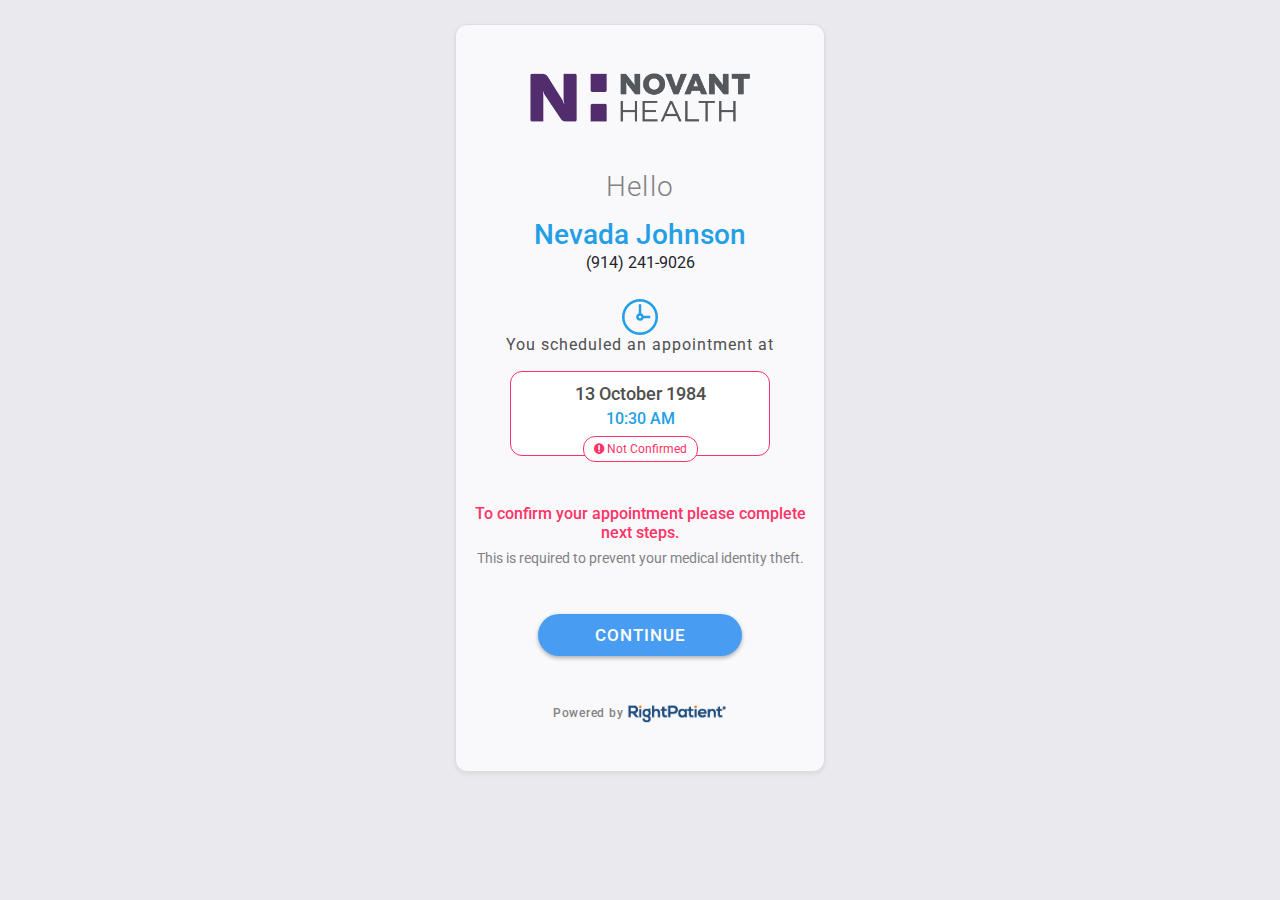
==== index.html @ 872c3e34 "Initial commit" ====
<!DOCTYPE html>
<html>
	<head>
		<meta charset="UTF-8" />
		<title>RightPatient: #1 Appointment Signup</title>
		<meta name="viewport" content="width=device-width, initial-scale=1.0" />
		<link href="https://fonts.googleapis.com/css?family=Roboto:300,400,500&display=swap" rel="stylesheet">
		<link href="https://stackpath.bootstrapcdn.com/font-awesome/4.7.0/css/font-awesome.min.css" rel="stylesheet" />
		<link href="css/bootstrap.min.css" rel="stylesheet" />
		<link href="css/style.css" rel="stylesheet" />
		<!-- 
			# Bootstrap v4.4.1
			# jQuery v3.4.1
		 -->
	</head>
	<body>
		<div class="wrapper my-4 text-center">
			<div class="container">
				<div class="row">
					<div class="col-md-12">
						<div class="inner-wrap shadow-sm py-5 px-3">
							<img class="img-fluid company-logo mb-5" src="img/novant-health.png">
							<h2 class="hello mb-3">Hello</h2>
							<h1 class="person-name mb-0">Nevada Johnson</h1>
							<div class="person-phone mb-4">(914) 241-9026</div>
							<img class="img-fluid" src="img/timer.png">
							<div class="time-msg mb-3">You scheduled an appointment at</div>
							<div class="time-wrap mb-5">
								<div class="appointment-date">13 October 1984</div>
								<div class="appointment-time">10:30 AM</div>
								<div class="appointment-status"><span><i class="fa fa-exclamation-circle" aria-hidden="true"></i> Not Confirmed</span></div>
							</div>
							<h3 class="step-msg mt-3">To confirm your appointment please complete next steps.</h3>
							<div class="caution-msg">This is required to prevent your medical identity theft.</div>
							<div class="my-5"><a class="continue-link" href="start.html">Continue</a></div>
							<div class="powered-by"><span>Powered by</span> <img src="img/rightpatient-logo.png" width="100" class="img-fluid" alt="RightPatient&reg;"></div>
						</div>
					</div>
				</div>
			</div>
		</div>
		<script type="text/javascript" src="js/jquery.min.js"></script>
		<script type="text/javascript" src="js/bootstrap.bundle.min.js"></script>
	</body>
</html>
---- css/style.css ----
/* CSS Document */
body { background: #eaeaee; }
.wrapper { font-family: 'Roboto', sans-serif; background: #eaeaee; }
.inner-wrap { display: table; margin: 0 auto; max-width: 370px; border: 1px solid #ddd; border-radius: 12px; background:  #f9f9fc; }
.company-logo { max-width: 220px; }
.hello { color: #828282; font-family: 'Roboto', sans-serif; font-size: 28px; line-height: 33px; text-align: center; font-weight: 300; letter-spacing: 1.25px; }
.sorry { color: #FF5F58; font-weight: 500; }
.person-name { color: #249FE6; font-family: 'Roboto', sans-serif; font-size: 28px; line-height: 32px; text-align: center; font-weight: 500; }
.person-phone {  }
.time-msg { color: #4F4F4F; font-size: 16px; letter-spacing: 1px; line-height: 20px; }
h3.step-msg { color: #F36; font-size: 16px; font-weight: 500; line-height: 19px; text-align: center; }
.caution-msg { color: #828282; font-size: 14px; line-height: 16px; margin: 0; }
.continue-link { height: 42px; width: 204px; border-radius: 22px; background-color: #489DF2; box-shadow: 0 2px 4px 0 rgba(0,0,0,0.31); display: inline-block; color: #fff; text-transform: uppercase; font-size: 17px; font-weight: 500; line-height: 2.5em; letter-spacing: 1px; text-decoration: none; }
a.retry-link { background: #fff; color: #489DF2; }
.time-wrap { border: 1px solid #F36; background: #fff; padding: 8px 0; border-radius: 12px; max-width: 260px; margin: 0 auto; }
.appointment-date { color: #4F4F4F; font-size: 18px; font-weight: 500; }
.time-wrap .appointment-time { color: #249FE6; font-size: 16px; font-weight: 500; margin-bottom: 5px; }
.appointment-status { color: #F36; }
.appointment-status span { border: 1px solid #F36; font-size: 12px; padding: 3px 10px; border-radius: 12px; display: table; margin: 0 auto -15px; background: #fff; }
.time-wrap-success, .time-wrap-success .appointment-status span { border: 1px solid #2AC940; }
.time-wrap-success .appointment-status { color: #2AC940; }
.powered-by { color: #828282; font-size: 12px; font-weight: 500; letter-spacing: 0.77px; line-height: 14px; }

.selfie-zone { background: #fff; border-radius: 12px; display: block; width: 90%; margin: 10px auto 30px; border: none; cursor: pointer; }
.selfie-zone:focus { outline: 0; }
.id-capture { background: #fff; border-radius: 12px; display: block; width: 90%; margin: 10px auto; }
.overflow-hidden { overflow: hidden; }
.filter-option-inner, .identity-dropdown ul.dropdown-menu li span.text { color: #489DF2; }
.identity-dropdown ul.dropdown-menu li.active span.text { color: #FFF; }
.filter-option-inner > i { padding-right: 10px; }
.front-back { color: #828282; font-size: 14px; }

.camBtnImgWrap, .thumb-wrapper { position: relative; }
.btn-img-wrap { position: relative; overflow: hidden; }
.strip, .stripBack, .strip-step3 { position: absolute; top: 0; z-index: 1; width: 92%; left: 4%; }
.strip img, .stripBack img { border-radius: 8px; }
.cancelBtn, .cancelBtnBack { position: absolute; z-index: 2; right: 5px; top: -10px; border-radius: 100%; width: 26px; height: 26px; border: 1px solid #ddd; background: #fff; padding: 0; cursor: pointer; }
.mcancelBtn{ position: absolute; z-index: 2; right: 0; top: 2px; border-radius: 100%; width: 26px; height: 26px; border: 1px solid #ddd; background: #fff; padding: 0; cursor: pointer; }
.cancelBtn:focus, .cancelBtnBack:focus { outline: 0; }
.cancelBtn-mobile { position: absolute; z-index: 2; right: 0px; top: 0px; border-radius: 100%; width: 26px; height: 26px; border: 1px solid #ddd; background: #fff; padding: 0; cursor: pointer; }

.mobileImg { display: block; position: relative; width: 300px; margin: auto; cursor: pointer; border: 0; height: 60px; border-radius: 5px; outline: 0; }
.mobileImg:hover:after { background: #5978f8; }
.mobileImg:after { transition: 200ms all ease; border-bottom: 3px solid rgba(0,0,0,.2); background: #3c5ff4; text-shadow: 0 2px 0 rgba(0,0,0,.2); color: #fff; font-size: 20px; text-align: center; position: absolute; top: 0; left: 0; width: 100%; height: 100%; display: block; content: 'Take Photo'; line-height: 60px; border-radius: 5px; }
.mobileImgId { width: 95%; }
.mobileImgId:after { content: 'Tap to capture'; font-size: 16px; }
#thumbnil, #thumbnilBack, #thumbnil-step3, .thumb-wrapper img { object-fit: contain; max-width:100%; margin-top:10px; }
.red-color{color: red}
#submitBtn{border: none;}
.mb-15{margin-bottom: 15px;}
.mt-10{margin-top: 10px;}
.width-49{width: 49%;}
#mobileThumb-step3{margin: 0 auto; width: 90%;}

@media only screen and (min-width: 600px) {
  .inner-wrap { min-width: 370px; }
}
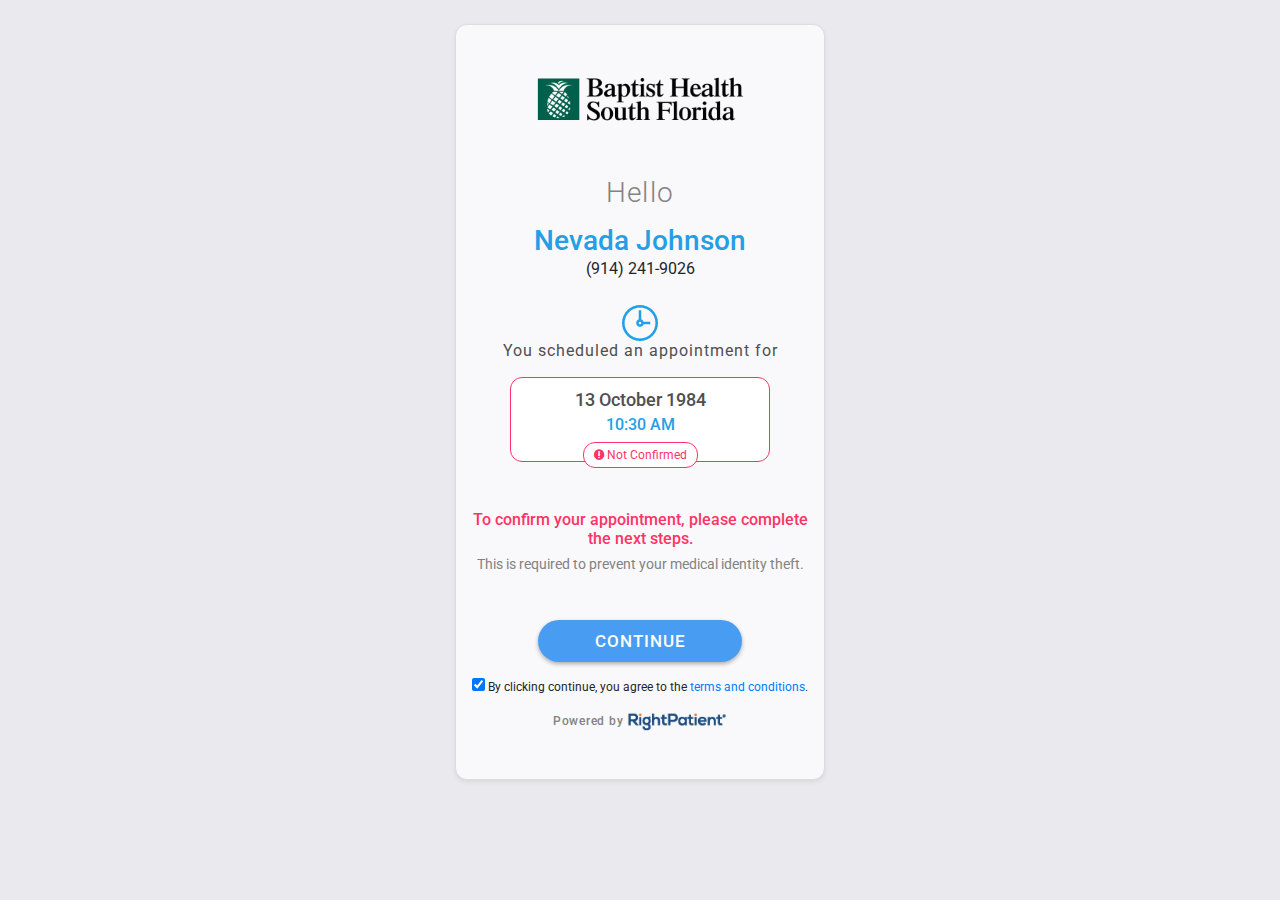
==== commit ff11c7b7: "Typo, logo and checkbox added" ====
--- a/index.html
+++ b/index.html
@@ -19,20 +19,21 @@
 				<div class="row">
 					<div class="col-md-12">
 						<div class="inner-wrap shadow-sm py-5 px-3">
-							<img class="img-fluid company-logo mb-5" src="img/novant-health.png">
+							<img class="img-fluid company-logo mb-5" src="img/baptist-logo.png">
 							<h2 class="hello mb-3">Hello</h2>
 							<h1 class="person-name mb-0">Nevada Johnson</h1>
 							<div class="person-phone mb-4">(914) 241-9026</div>
 							<img class="img-fluid" src="img/timer.png">
-							<div class="time-msg mb-3">You scheduled an appointment at</div>
+							<div class="time-msg mb-3">You scheduled an appointment for</div>
 							<div class="time-wrap mb-5">
 								<div class="appointment-date">13 October 1984</div>
 								<div class="appointment-time">10:30 AM</div>
 								<div class="appointment-status"><span><i class="fa fa-exclamation-circle" aria-hidden="true"></i> Not Confirmed</span></div>
 							</div>
-							<h3 class="step-msg mt-3">To confirm your appointment please complete next steps.</h3>
+							<h3 class="step-msg mt-3">To confirm your appointment, please complete the next steps.</h3>
 							<div class="caution-msg">This is required to prevent your medical identity theft.</div>
-							<div class="my-5"><a class="continue-link" href="start.html">Continue</a></div>
+							<div class="mt-5"><a class="continue-link" href="start.html">Continue</a></div>
+							<div class="my-3 toc"><input type="checkbox" name="toc" value="1" checked /> By clicking continue, you agree to the <a href="#">terms and conditions</a>.</div>
 							<div class="powered-by"><span>Powered by</span> <img src="img/rightpatient-logo.png" width="100" class="img-fluid" alt="RightPatient&reg;"></div>
 						</div>
 					</div>
--- a/css/style.css
+++ b/css/style.css
@@ -51,6 +51,7 @@
 .mt-10{margin-top: 10px;}
 .width-49{width: 49%;}
 #mobileThumb-step3{margin: 0 auto; width: 90%;}
+.toc{font-size: 12px;}
 
 @media only screen and (min-width: 600px) {
   .inner-wrap { min-width: 370px; }
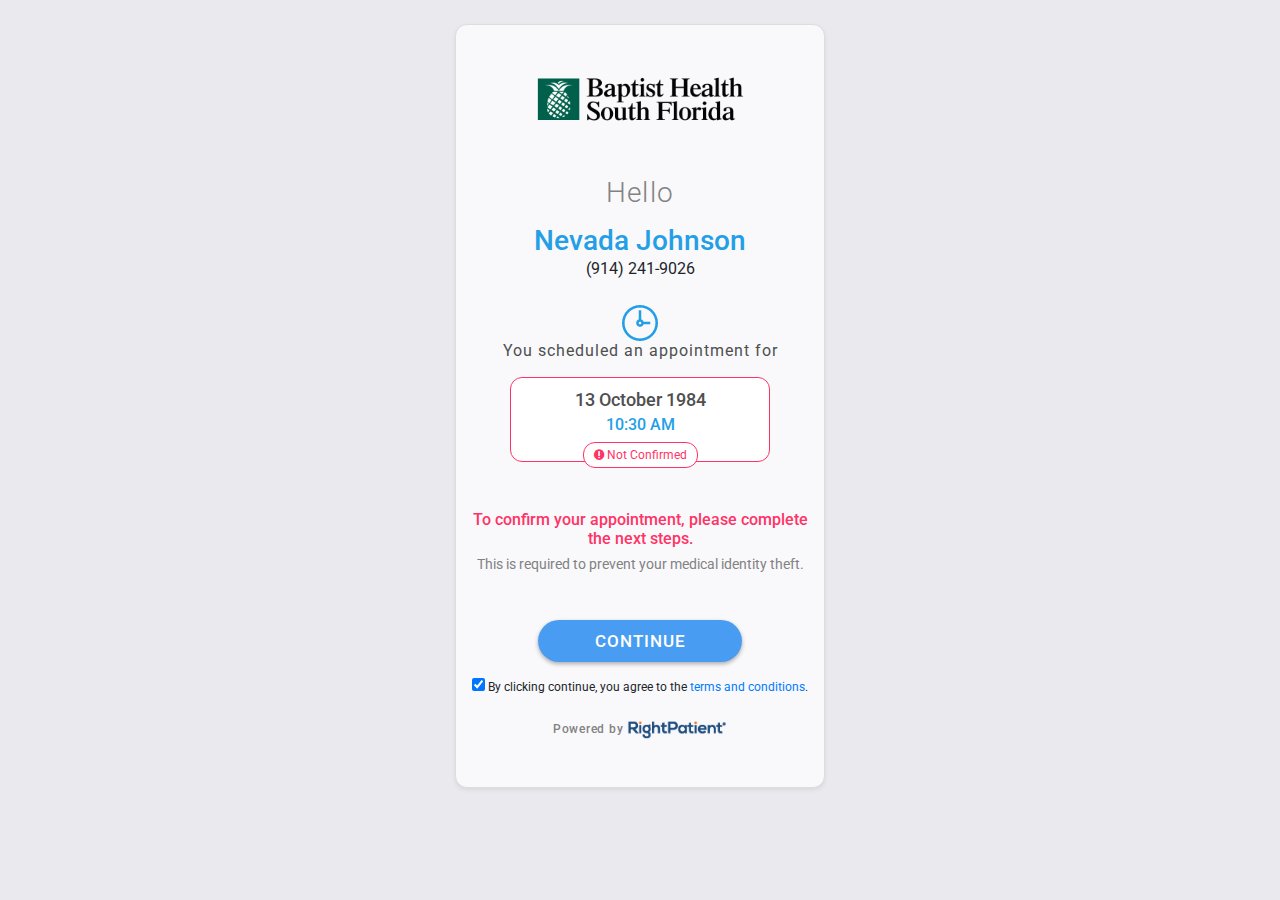
==== commit b3bed6fc: "Checkbox validation added" ====
--- a/index.html
+++ b/index.html
@@ -32,8 +32,9 @@
 							</div>
 							<h3 class="step-msg mt-3">To confirm your appointment, please complete the next steps.</h3>
 							<div class="caution-msg">This is required to prevent your medical identity theft.</div>
-							<div class="mt-5"><a class="continue-link" href="start.html">Continue</a></div>
-							<div class="my-3 toc"><input type="checkbox" name="toc" value="1" checked /> By clicking continue, you agree to the <a href="#">terms and conditions</a>.</div>
+							<div class="mt-5"><a id="continue-link" class="continue-link" href="start.html">Continue</a></div>
+							<div class="err_message">Please accept terms and conditions</div>
+							<div class="my-3 toc"><input id="termocondition" type="checkbox" name="toc" value="1" checked /> <label for="termocondition">By clicking continue, you agree to the</label> <a href="#">terms and conditions</a>.</div>
 							<div class="powered-by"><span>Powered by</span> <img src="img/rightpatient-logo.png" width="100" class="img-fluid" alt="RightPatient&reg;"></div>
 						</div>
 					</div>
@@ -42,5 +43,19 @@
 		</div>
 		<script type="text/javascript" src="js/jquery.min.js"></script>
 		<script type="text/javascript" src="js/bootstrap.bundle.min.js"></script>
+		<script>
+			$(document).ready(function(){termocondition
+				$('.err_message').hide();
+				$('#continue-link').click(function(e){
+					e.preventDefault();
+					if ( ! $('#termocondition').is(':checked') ) 
+						$('.err_message').show();
+					if ( $('#termocondition').is(':checked') ) {
+						$('.err_message').hide();
+						window.location.href = "start.html";
+					}
+				});
+			});
+		</script>
 	</body>
 </html>--- a/css/style.css
+++ b/css/style.css
@@ -52,6 +52,7 @@
 .width-49{width: 49%;}
 #mobileThumb-step3{margin: 0 auto; width: 90%;}
 .toc{font-size: 12px;}
+.err_message{color: red; font-size: 12px; text-align: center; margin-top: 8px;}
 
 @media only screen and (min-width: 600px) {
   .inner-wrap { min-width: 370px; }
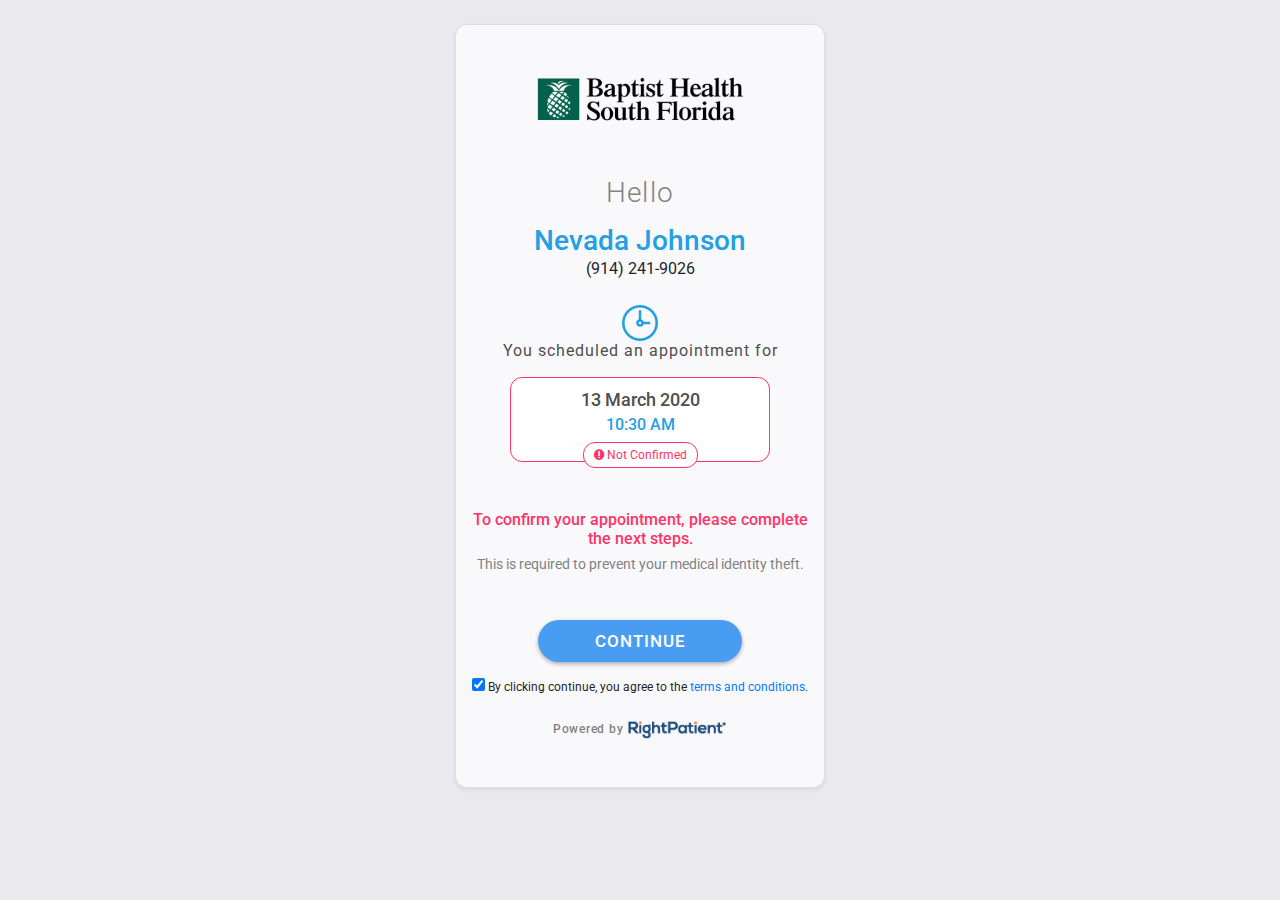
==== commit 17c894db: "Exif js added and integrated" ====
--- a/index.html
+++ b/index.html
@@ -26,7 +26,7 @@
 							<img class="img-fluid" src="img/timer.png">
 							<div class="time-msg mb-3">You scheduled an appointment for</div>
 							<div class="time-wrap mb-5">
-								<div class="appointment-date">13 October 1984</div>
+								<div class="appointment-date">13 March 2020</div>
 								<div class="appointment-time">10:30 AM</div>
 								<div class="appointment-status"><span><i class="fa fa-exclamation-circle" aria-hidden="true"></i> Not Confirmed</span></div>
 							</div>
--- a/css/style.css
+++ b/css/style.css
@@ -53,6 +53,7 @@
 #mobileThumb-step3{margin: 0 auto; width: 90%;}
 .toc{font-size: 12px;}
 .err_message{color: red; font-size: 12px; text-align: center; margin-top: 8px;}
+.continue-link:hover{text-decoration: none; color: #f1f1f1;}
 
 @media only screen and (min-width: 600px) {
   .inner-wrap { min-width: 370px; }
